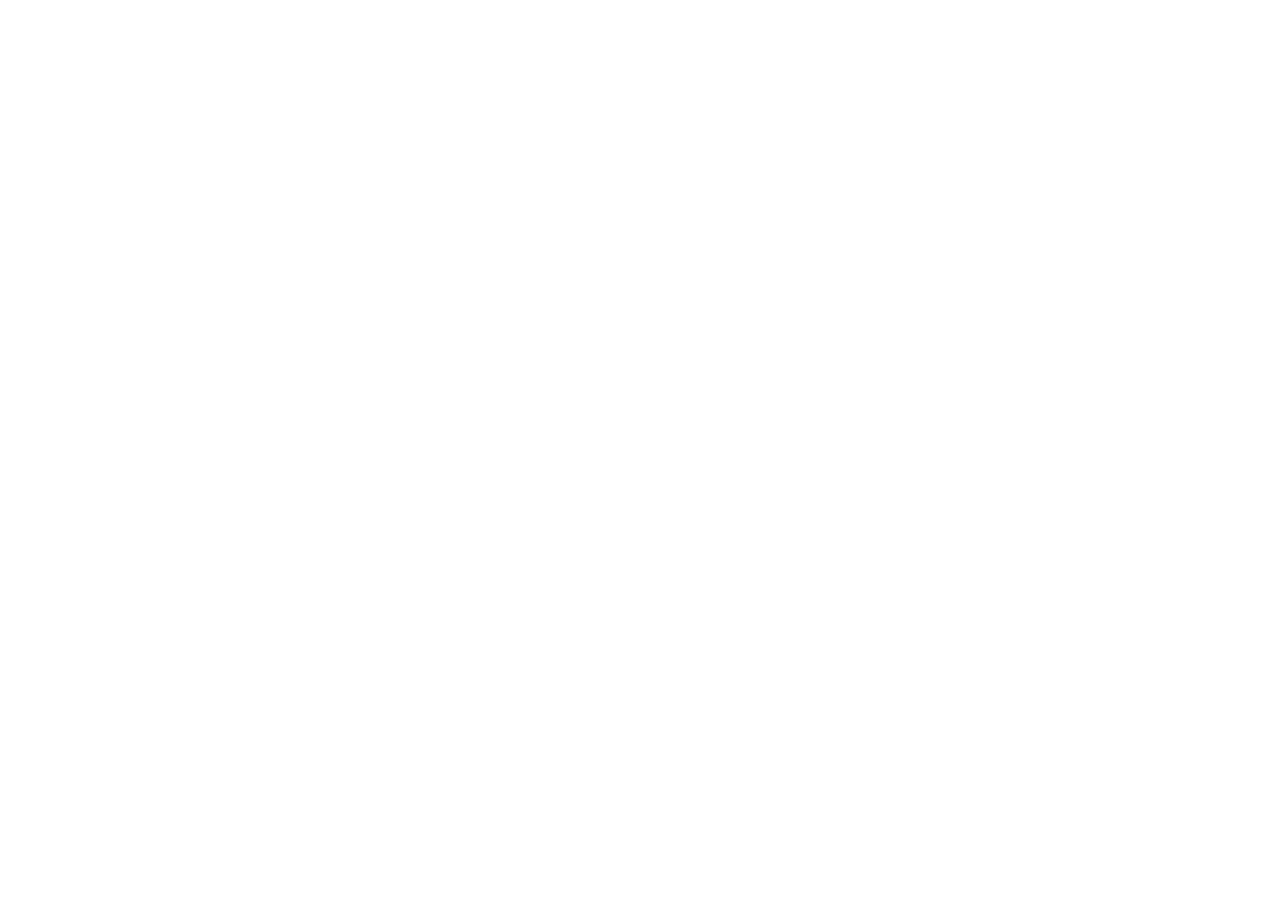
==== Form/index.html @ e8b6a498 "added Form folder" ====
<!DOCTYPE html>
<html lang="en">

<head>
    <meta charset="UTF-8">
    <meta http-equiv="X-UA-Compatible" content="IE=edge">
    <meta name="viewport" content="width=device-width, initial-scale=1.0">

    <!-- google font -->
    <link rel="preconnect" href="https://fonts.googleapis.com">
    <link rel="preconnect" href="https://fonts.gstatic.com" crossorigin>
    <link href="https://fonts.googleapis.com/css2?family=Poppins:wght@400;500;600&display=swap" rel="stylesheet">

    <!-- stylesheet -->
    <link rel="stylesheet" href="style.css">
    <title>Quotes Card</title>
</head>

<body>
    <div class="container">

    </div>
</body>

</html>
---- Form/style.css ----
* {
  padding: 0;
  margin: 0;
  box-sizing: border-box;
}
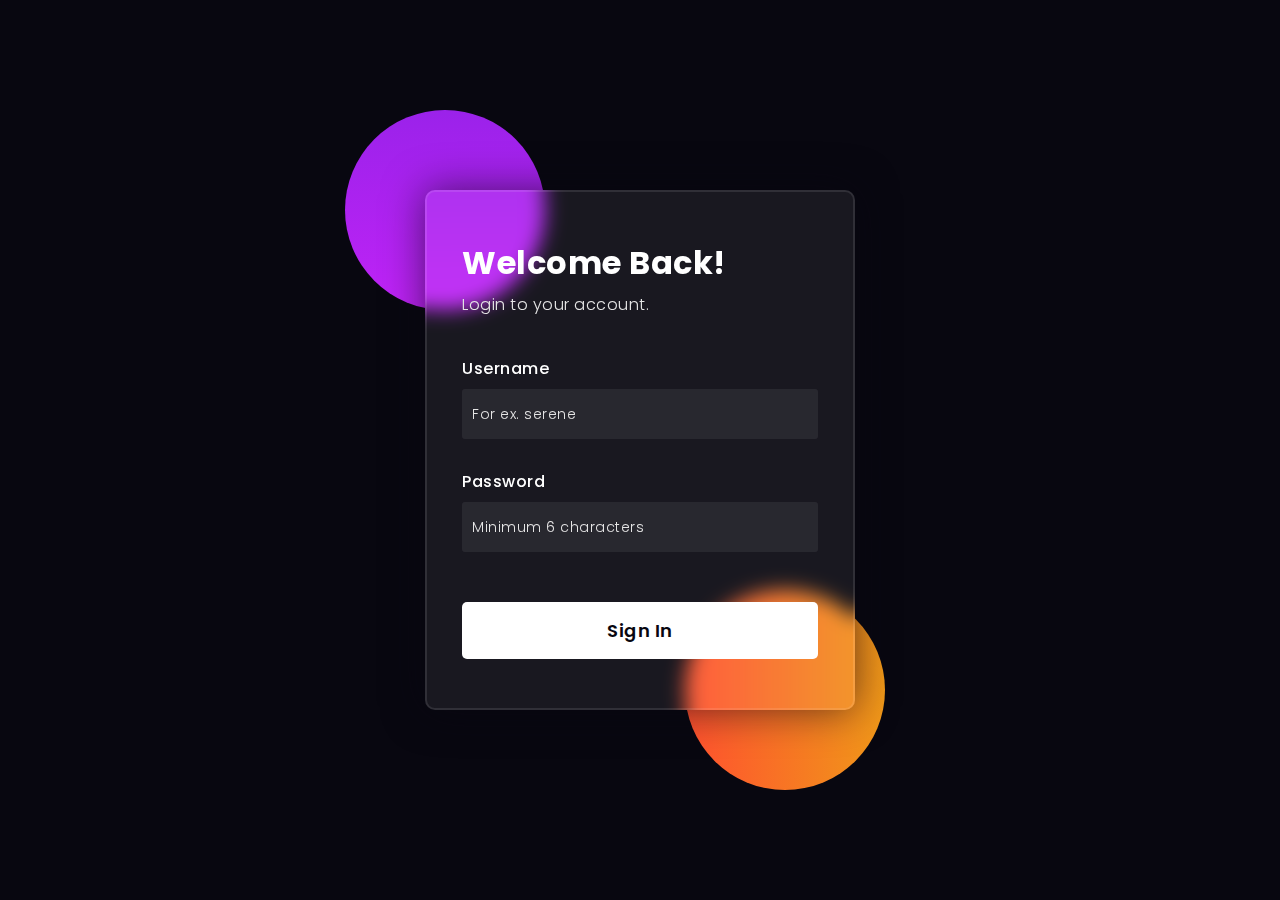
==== commit 757d9445: "added Form" ====
--- a/Form/index.html
+++ b/Form/index.html
@@ -9,11 +9,11 @@
     <!-- google font -->
     <link rel="preconnect" href="https://fonts.googleapis.com">
     <link rel="preconnect" href="https://fonts.gstatic.com" crossorigin>
-    <link href="https://fonts.googleapis.com/css2?family=Poppins:wght@400;500;600&display=swap" rel="stylesheet">
+    <link href="https://fonts.googleapis.com/css2?family=Poppins:wght@300;400;500;600&display=swap" rel="stylesheet">
 
     <!-- stylesheet -->
     <link rel="stylesheet" href="style.css">
-    <title>Quotes Card</title>
+    <title>Glassmorphism Form</title>
 </head>
 
 <body>
@@ -21,5 +21,23 @@
 
     </div>
 </body>
+<div class="background">
+    <div class="shape"></div>
+    <div class="shape"></div>
+</div>
+
+<form>
+    <h3>Welcome Back!
+        <span>Login to your account.</span>
+    </h3>
+
+    <label for="username">Username</label>
+    <input type="text" placeholder="For ex. serene" id="username">
+
+    <label for="password">Password</label>
+    <input type="password" placeholder="Minimum 6 characters" id="password">
+
+    <button>Sign In</button>
+</form>
 
 </html>--- a/Form/style.css
+++ b/Form/style.css
@@ -1,5 +1,105 @@
+*::after,
+*::before,
 * {
   padding: 0;
   margin: 0;
   box-sizing: border-box;
 }
+
+body {
+  background-color: #080710;
+}
+
+.background {
+  width: 430px;
+  height: 520px;
+  position: absolute;
+  transform: translate(-50%, -50%);
+  left: 50%;
+  top: 50%;
+}
+
+.background .shape {
+  height: 200px;
+  width: 200px;
+  position: absolute;
+  border-radius: 50%;
+}
+
+.shape:first-child {
+  background: linear-gradient(#9b22ea, #bf23f6);
+  left: -80px;
+  top: -80px;
+}
+.shape:last-child {
+  background: linear-gradient(to right, #ff512f, #f09819);
+  right: -30px;
+  bottom: -80px;
+}
+
+form {
+  height: 520px;
+  width: 430px;
+  background-color: rgba(255, 255, 255, 0.07);
+  position: absolute;
+  transform: translate(-50%, -50%);
+  top: 50%;
+  left: 50%;
+  border-radius: 10px;
+  backdrop-filter: blur(10px);
+  border: 2px solid rgba(255, 255, 255, 0.1);
+  box-shadow: 0 0 40px rgba(8, 7, 16, 0.6);
+  padding: 50px 35px;
+}
+form * {
+  font-family: "Poppins", sans-serif;
+  color: #ffffff;
+  letter-spacing: 0.5px;
+  outline: none;
+  border: none;
+}
+
+form h3 {
+  font-size: 32px;
+  font-weight: 500p;
+  line-height: 42px;
+}
+
+form h3 span {
+  display: block;
+  font-size: 16px;
+  font-weight: 300;
+  color: #e5e5e5;
+}
+label {
+  display: block;
+  margin-top: 30px;
+  font-size: 16px;
+  font-weight: 500;
+}
+input {
+  display: block;
+  height: 50px;
+  width: 100%;
+  background-color: rgba(255, 255, 255, 0.07);
+  border-radius: 3px;
+  margin-top: 8px;
+  padding: 0 10px;
+  font-size: 14px;
+  font-weight: 300;
+}
+::placeholder {
+  color: #e5e5e5;
+}
+
+button {
+  margin-top: 50px;
+  width: 100%;
+  background-color: #ffffff;
+  color: #080710;
+  padding: 15px 0;
+  font-size: 18px;
+  font-weight: 600;
+  border-radius: 5px;
+  cursor: pointer;
+}
